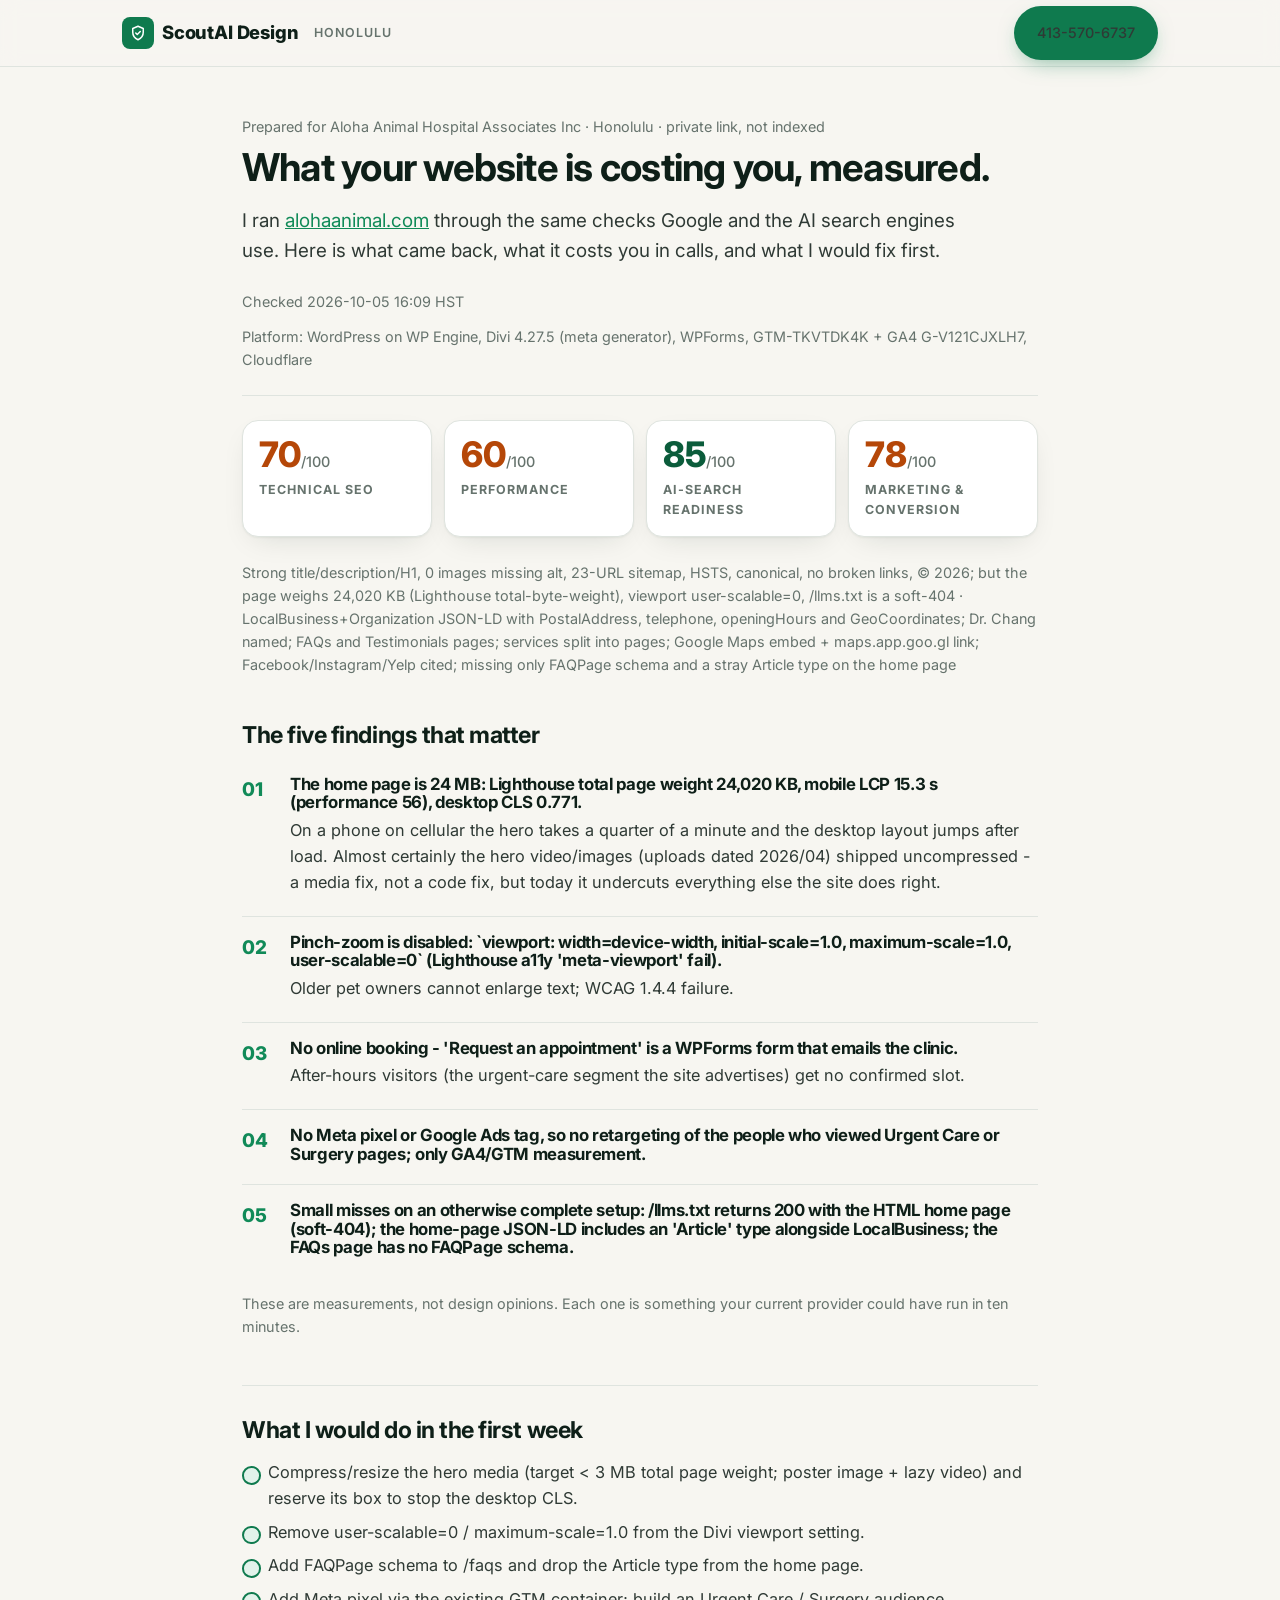
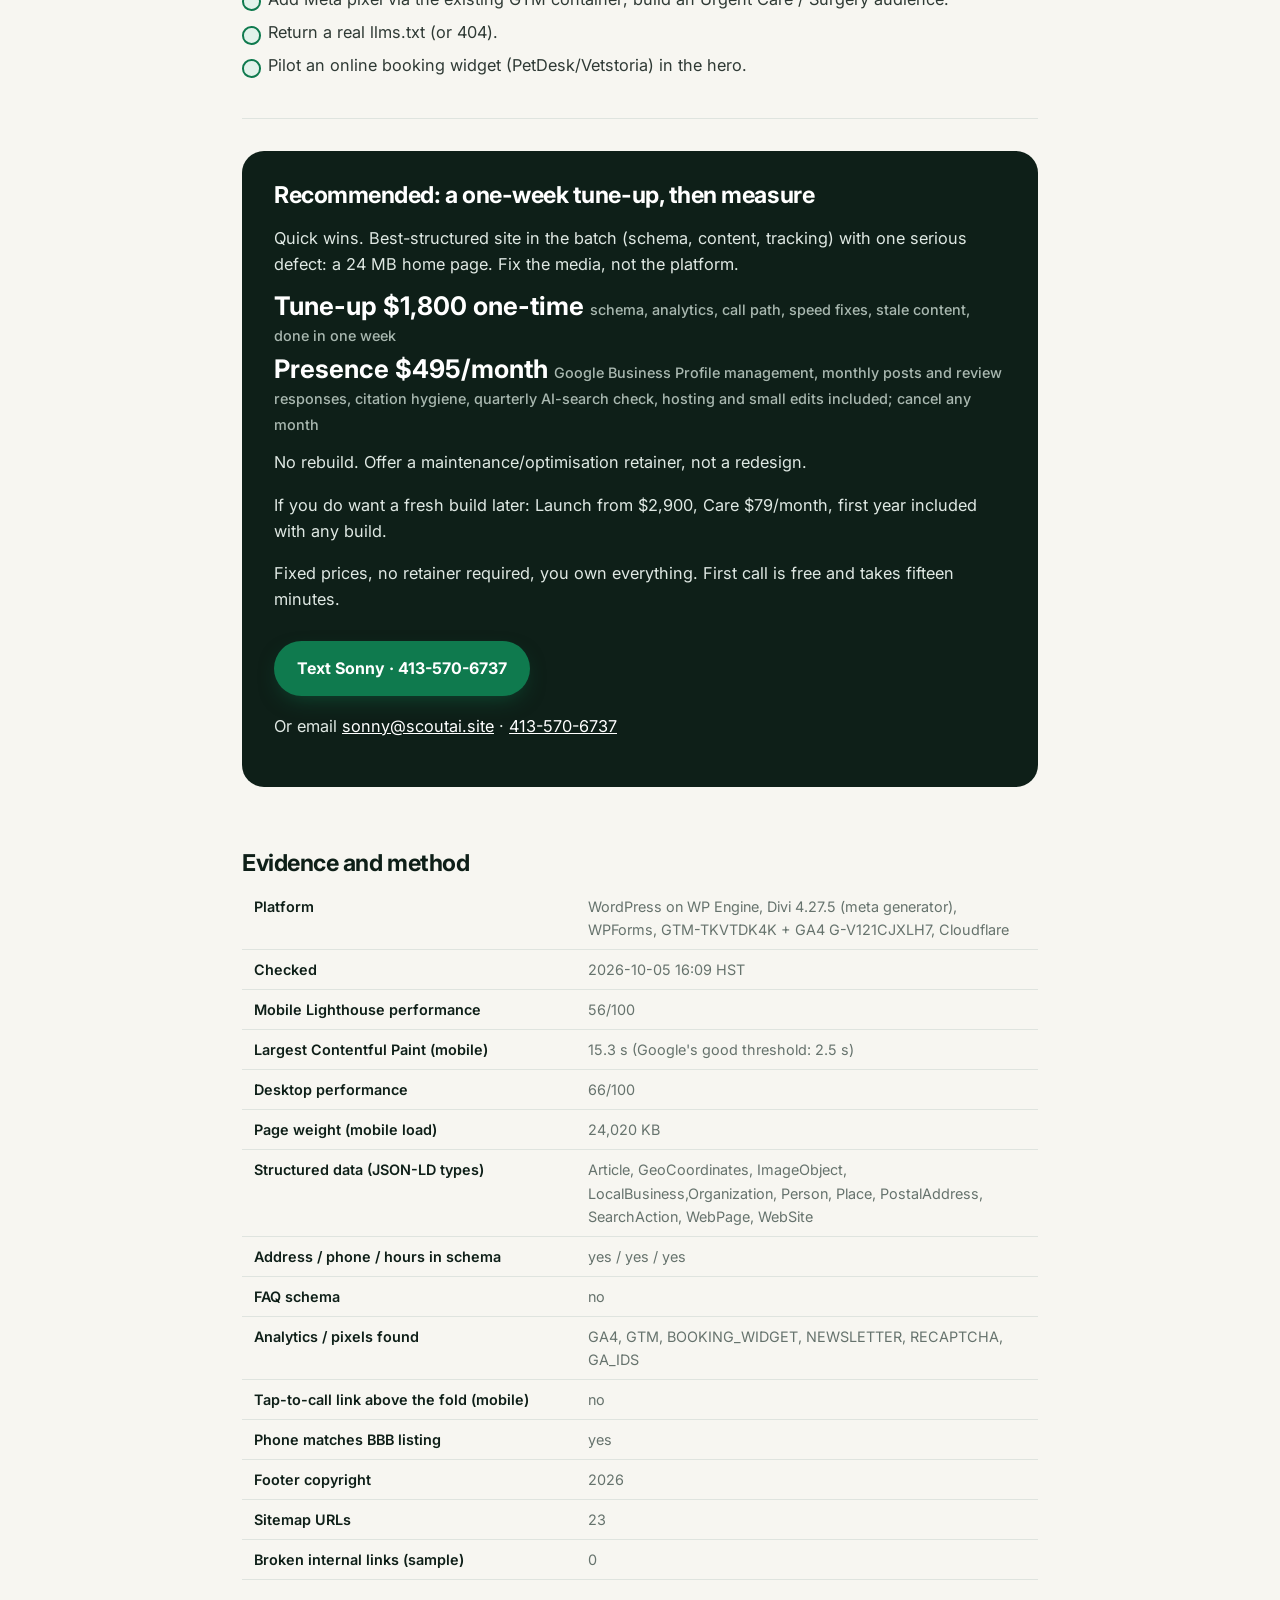
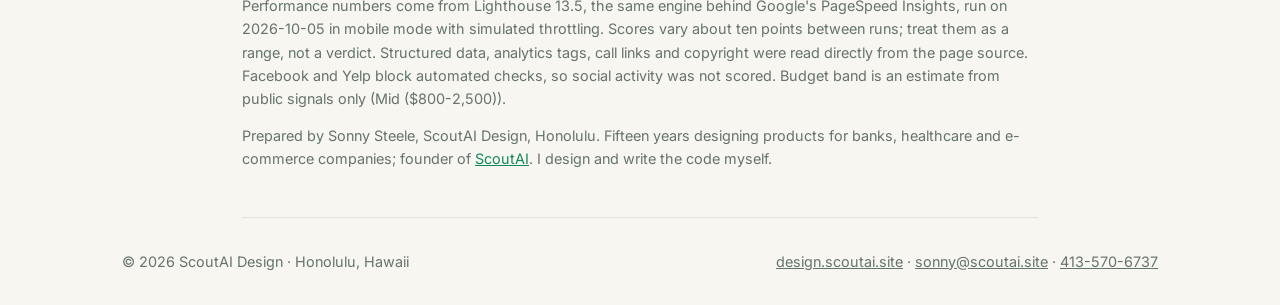
==== audit/aloha-animal-hospital/index.html @ 6fe3b25f "Add website teardown report pages (noindex) and generator Co-Authored-By: Claude Fable 5.1 <noreply@" ====
<!doctype html>
<html lang="en">
<head>
<meta charset="utf-8">
<meta name="viewport" content="width=device-width,initial-scale=1,viewport-fit=cover">
<meta name="robots" content="noindex,nofollow">
<title>Website teardown for Aloha Animal Hospital Associates Inc — ScoutAI Design</title>
<meta name="description" content="A measured review of https://alohaanimal.com/: speed, search, AI-search readiness and conversion, with fixes and prices.">
<link rel="preconnect" href="https://fonts.googleapis.com"><link rel="preconnect" href="https://fonts.gstatic.com" crossorigin>
<link href="https://fonts.googleapis.com/css2?family=Inter:wght@400;500;600;700;800&display=swap" rel="stylesheet">
<link rel="stylesheet" href="/assets/css/tokens.css">
<link rel="stylesheet" href="/assets/css/site.css">
<link rel="stylesheet" href="/assets/css/audit.css">
<link rel="icon" href="data:image/svg+xml,%3Csvg xmlns='http://www.w3.org/2000/svg' viewBox='0 0 32 32'%3E%3Crect width='32' height='32' rx='8' fill='%230f7a4e'/%3E%3Cpath d='M16 7l7 3v6c0 5-3.5 8-7 9-3.5-1-7-4-7-9v-6l7-3z' fill='none' stroke='%23fff' stroke-width='2' stroke-linejoin='round'/%3E%3C/svg%3E">
</head>
<body>
<header class="top"><div class="wrap">
  <a class="brand" href="/" aria-label="ScoutAI Design home"><span class="mark" aria-hidden="true"><svg viewBox="0 0 24 24" fill="none" stroke-width="2" stroke-linecap="round" stroke-linejoin="round"><path d="M12 3l7 3v5c0 5-3.5 8.5-7 10-3.5-1.5-7-5-7-10V6l7-3z"/><path d="M9 12l2 2 4-4"/></svg></span>ScoutAI Design <span class="sub">Honolulu</span></a>
  <nav class="nav" aria-label="Primary"><a class="btn btn--primary" href="tel:+14135706737">413-570-6737</a></nav>
</div></header>
<main class="report">
  <div class="report-head">
    <div class="for">Prepared for Aloha Animal Hospital Associates Inc · Honolulu · private link, not indexed</div>
    <h1>What your website is costing you, measured.</h1>
    <p class="lede">I ran <a href="https://alohaanimal.com/" rel="noopener">alohaanimal.com</a> through the same checks Google and the AI search engines use. Here is what came back, what it costs you in calls, and what I would fix first.</p>
    <div class="meta"><span>Checked 2026-10-05 16:09 HST</span><span>Platform: WordPress on WP Engine, Divi 4.27.5 (meta generator), WPForms, GTM-TKVTDK4K + GA4 G-V121CJXLH7, Cloudflare</span></div>
  </div>

  <div class="scores"><div class="score score--warn"><div class="n">70<small>/100</small></div><div class="l">Technical SEO</div></div><div class="score score--warn"><div class="n">60<small>/100</small></div><div class="l">Performance</div></div><div class="score score--ok"><div class="n">85<small>/100</small></div><div class="l">AI-search readiness</div></div><div class="score score--warn"><div class="n">78<small>/100</small></div><div class="l">Marketing &amp; conversion</div></div></div>
  <p class="note">Strong title/description/H1, 0 images missing alt, 23-URL sitemap, HSTS, canonical, no broken links, © 2026; but the page weighs 24,020 KB (Lighthouse total-byte-weight), viewport user-scalable=0, /llms.txt is a soft-404 · LocalBusiness+Organization JSON-LD with PostalAddress, telephone, openingHours and GeoCoordinates; Dr. Chang named; FAQs and Testimonials pages; services split into pages; Google Maps embed + maps.app.goo.gl link; Facebook/Instagram/Yelp cited; missing only FAQPage schema and a stray Article type on the home page</p>

  <section>
    <h2>The five findings that matter</h2>
    <div class="issue"><div class="num">01</div><div><h3>The home page is 24 MB: Lighthouse total page weight 24,020 KB, mobile LCP 15.3 s (performance 56), desktop CLS 0.771.</h3><p>On a phone on cellular the hero takes a quarter of a minute and the desktop layout jumps after load. Almost certainly the hero video/images (uploads dated 2026/04) shipped uncompressed - a media fix, not a code fix, but today it undercuts everything else the site does right.</p></div></div><div class="issue"><div class="num">02</div><div><h3>Pinch-zoom is disabled: `viewport: width=device-width, initial-scale=1.0, maximum-scale=1.0, user-scalable=0` (Lighthouse a11y &#x27;meta-viewport&#x27; fail).</h3><p>Older pet owners cannot enlarge text; WCAG 1.4.4 failure.</p></div></div><div class="issue"><div class="num">03</div><div><h3>No online booking - &#x27;Request an appointment&#x27; is a WPForms form that emails the clinic.</h3><p>After-hours visitors (the urgent-care segment the site advertises) get no confirmed slot.</p></div></div><div class="issue"><div class="num">04</div><div><h3>No Meta pixel or Google Ads tag, so no retargeting of the people who viewed Urgent Care or Surgery pages; only GA4/GTM measurement.</h3><p></p></div></div><div class="issue"><div class="num">05</div><div><h3>Small misses on an otherwise complete setup: /llms.txt returns 200 with the HTML home page (soft-404); the home-page JSON-LD includes an &#x27;Article&#x27; type alongside LocalBusiness; the FAQs page has no FAQPage schema.</h3><p></p></div></div>
    <p class="note">These are measurements, not design opinions. Each one is something your current provider could have run in ten minutes.</p>
  </section>

  <section>
    <h2>What I would do in the first week</h2>
    <ul class="ticks"><li>Compress/resize the hero media (target &lt; 3 MB total page weight; poster image + lazy video) and reserve its box to stop the desktop CLS.</li><li>Remove user-scalable=0 / maximum-scale=1.0 from the Divi viewport setting.</li><li>Add FAQPage schema to /faqs and drop the Article type from the home page.</li><li>Add Meta pixel via the existing GTM container; build an Urgent Care / Surgery audience.</li><li>Return a real llms.txt (or 404).</li><li>Pilot an online booking widget (PetDesk/Vetstoria) in the hero.</li></ul>
  </section>

  <div class="offer">
    <h2>Recommended: a one-week tune-up, then measure</h2>
    <p>Quick wins. Best-structured site in the batch (schema, content, tracking) with one serious defect: a 24 MB home page. Fix the media, not the platform.</p><p class="price">Tune-up $1,800 one-time <small>schema, analytics, call path, speed fixes, stale content, done in one week</small></p><p class="price">Presence $495/month <small>Google Business Profile management, monthly posts and review responses, citation hygiene, quarterly AI-search check, hosting and small edits included; cancel any month</small></p>
    <p>No rebuild. Offer a maintenance/optimisation retainer, not a redesign.</p><p>If you do want a fresh build later: Launch from $2,900, Care $79/month, first year included with any build.</p>
    <p>Fixed prices, no retainer required, you own everything. First call is free and takes fifteen minutes.</p>
    <a class="btn btn--primary" href="sms:+14135706737?body=Hi%20Sonny%2C%20I%20read%20the%20Aloha%20Animal%20Hospital%20Associates%20Inc%20report.">Text Sonny · 413-570-6737</a>
    <p>Or email <a href="mailto:sonny@scoutai.site">sonny@scoutai.site</a> · <a href="tel:+14135706737">413-570-6737</a></p>
  </div>

  <section class="method">
    <h2>Evidence and method</h2>
    <div style="overflow-x:auto"><table class="ev-table"><tr><th>Platform</th><td>WordPress on WP Engine, Divi 4.27.5 (meta generator), WPForms, GTM-TKVTDK4K + GA4 G-V121CJXLH7, Cloudflare</td></tr><tr><th>Checked</th><td>2026-10-05 16:09 HST</td></tr><tr><th>Mobile Lighthouse performance</th><td>56/100</td></tr><tr><th>Largest Contentful Paint (mobile)</th><td>15.3 s (Google&#x27;s good threshold: 2.5 s)</td></tr><tr><th>Desktop performance</th><td>66/100</td></tr><tr><th>Page weight (mobile load)</th><td>24,020 KB</td></tr><tr><th>Structured data (JSON-LD types)</th><td>Article, GeoCoordinates, ImageObject, LocalBusiness,Organization, Person, Place, PostalAddress, SearchAction, WebPage, WebSite</td></tr><tr><th>Address / phone / hours in schema</th><td>yes / yes / yes</td></tr><tr><th>FAQ schema</th><td>no</td></tr><tr><th>Analytics / pixels found</th><td>GA4, GTM, BOOKING_WIDGET, NEWSLETTER, RECAPTCHA, GA_IDS</td></tr><tr><th>Tap-to-call link above the fold (mobile)</th><td>no</td></tr><tr><th>Phone matches BBB listing</th><td>yes</td></tr><tr><th>Footer copyright</th><td>2026</td></tr><tr><th>Sitemap URLs</th><td>23</td></tr><tr><th>Broken internal links (sample)</th><td>0</td></tr></table></div>
    <p>Performance numbers come from Lighthouse 13.5, the same engine behind Google&#x27;s PageSpeed Insights, run on 2026-10-05 in mobile mode with simulated throttling. Scores vary about ten points between runs; treat them as a range, not a verdict. Structured data, analytics tags, call links and copyright were read directly from the page source. Facebook and Yelp block automated checks, so social activity was not scored. Budget band is an estimate from public signals only (Mid ($800-2,500)).</p>
    <p>Prepared by Sonny Steele, ScoutAI Design, Honolulu. Fifteen years designing products for banks, healthcare and e-commerce companies; founder of <a href="https://scoutai.site/" rel="noopener">ScoutAI</a>. I design and write the code myself.</p>
  </section>
</main>
<footer><div class="wrap"><span>© 2026 ScoutAI Design · Honolulu, Hawaii</span><span><a href="/">design.scoutai.site</a> · <a href="mailto:sonny@scoutai.site">sonny@scoutai.site</a> · <a href="tel:+14135706737">413-570-6737</a></span></div></footer>
</body>
</html>
---- assets/css/tokens.css ----
/* ScoutAI Design — design tokens. Every visual value lives here. */
:root{
  /* Color — matches scoutai.site (green on warm off-white) */
  --c-bg:#f7f6f1;
  --c-surface:#ffffff;
  --c-surface-2:#eef2ee;
  --c-text:#2f3a35;
  --c-text-strong:#0e1f18;
  --c-text-mute:#66736d;
  --c-line:#dfe4df;
  --c-brand:#0f7a4e;
  --c-brand-hot:#118a58;
  --c-brand-deep:#0b5c3b;
  --c-brand-tint:#e2f2ea;
  --c-on-brand:#ffffff;
  --c-accent:#c9a227;

  /* Type */
  --f-body:"Inter",-apple-system,BlinkMacSystemFont,"Segoe UI",Roboto,Helvetica,Arial,sans-serif;
  --f-display:"Inter",-apple-system,BlinkMacSystemFont,"Segoe UI",Roboto,Helvetica,Arial,sans-serif;
  --fs-xs:.78rem;
  --fs-sm:.9rem;
  --fs-base:1.02rem;
  --fs-md:1.18rem;
  --fs-h3:1.25rem;
  --fs-h2:clamp(1.7rem,3.4vw,2.4rem);
  --fs-h1:clamp(2.2rem,5.6vw,3.6rem);
  --fs-price:2rem;
  --lh-body:1.6;
  --lh-tight:1.1;
  --ls-label:.08em;

  /* Space */
  --sp-1:.25rem; --sp-2:.5rem; --sp-3:.75rem; --sp-4:1rem; --sp-5:1.5rem; --sp-6:2rem; --sp-7:3rem; --sp-8:4rem;
  --sp-gutter:clamp(1rem,4vw,2rem);
  --sp-section:clamp(3rem,8vw,5.5rem);
  --container:1100px;

  /* Shape + depth */
  --r-sm:10px; --r-md:16px; --r-lg:22px; --r-pill:999px;
  --sh-card:0 1px 2px rgba(14,31,24,.05),0 10px 30px -12px rgba(14,31,24,.15);
  --sh-brand:0 8px 22px -8px rgba(15,122,78,.55);
  --t-fast:.18s ease;
  --z-header:50; --z-callbar:60; --z-skip:100;
}
---- assets/css/site.css ----
/* ScoutAI Design — components. All values come from tokens.css. */

/* Base */
*{box-sizing:border-box}
html{scroll-behavior:smooth;-webkit-text-size-adjust:100%}
body{margin:0;background:var(--c-bg);color:var(--c-text);font-family:var(--f-body);font-size:var(--fs-base);line-height:var(--lh-body)}
a{color:var(--c-brand-hot)}
a:hover{color:var(--c-brand-deep)}
img{max-width:100%;height:auto;display:block}
.skip{position:absolute;left:-999px;top:0;background:var(--c-brand);color:var(--c-on-brand);padding:var(--sp-2) var(--sp-3);z-index:var(--z-skip)}
.skip:focus{left:var(--sp-2);top:var(--sp-2)}

/* Layout */
.wrap{max-width:var(--container);margin:0 auto;padding:0 var(--sp-gutter)}
section{padding:var(--sp-section) 0}
.section--tint{background:var(--c-surface-2)}
.grid{display:grid;gap:var(--sp-5);grid-template-columns:repeat(auto-fit,minmax(250px,1fr))}
.grid--2{grid-template-columns:repeat(auto-fit,minmax(300px,1fr))}
.split{display:grid;grid-template-columns:1.1fr .9fr;gap:var(--sp-7);align-items:center}
@media (max-width:860px){.split{grid-template-columns:1fr}}

/* Type */
h1,h2,h3{font-family:var(--f-display);font-weight:700;letter-spacing:-.02em;line-height:var(--lh-tight);color:var(--c-text-strong);margin:0 0 .45em}
h1{font-size:var(--fs-h1)}
h2{font-size:var(--fs-h2)}
h3{font-size:var(--fs-h3)}
.accent{color:var(--c-brand-hot)}
.kicker{display:inline-flex;align-items:center;gap:.5em;font-size:var(--fs-xs);font-weight:700;letter-spacing:var(--ls-label);text-transform:uppercase;color:var(--c-brand-hot);margin-bottom:var(--sp-3)}
.kicker::before{content:"";width:22px;height:2px;background:var(--c-brand-hot)}
.lede{font-size:var(--fs-md);max-width:60ch;margin:0 0 var(--sp-5)}
.note{font-size:var(--fs-sm);color:var(--c-text-mute)}
.price{font-family:var(--f-display);font-weight:700;font-size:var(--fs-price);line-height:1;color:var(--c-text-strong)}
.price small{font-size:var(--fs-sm);font-weight:500;color:var(--c-text-mute)}
ul.ticks{list-style:none;padding:0;margin:var(--sp-4) 0 0}
ul.ticks li{position:relative;padding-left:1.6em;margin:.45em 0}
ul.ticks li::before{content:"";position:absolute;left:0;top:.42em;width:.9em;height:.9em;border-radius:50%;background:var(--c-brand-tint);border:2px solid var(--c-brand)}

/* Buttons */
.btn{display:inline-flex;align-items:center;justify-content:center;gap:.5em;font-weight:700;font-size:1rem;padding:14px 22px;border-radius:var(--r-pill);text-decoration:none;border:1px solid transparent;cursor:pointer;white-space:nowrap;transition:transform var(--t-fast),box-shadow var(--t-fast),background var(--t-fast)}
.btn svg{width:18px;height:18px;flex:none}
.btn--primary{background:var(--c-brand);color:var(--c-on-brand);box-shadow:var(--sh-brand)}
.btn--primary:hover{background:var(--c-brand-deep);color:var(--c-on-brand);transform:translateY(-1px)}
.btn--ghost{background:var(--c-surface);border-color:var(--c-line);color:var(--c-text-strong)}
.btn--ghost:hover{border-color:var(--c-brand);color:var(--c-brand-deep)}
.btn--block{width:100%}
.btn:focus-visible{outline:2px solid var(--c-brand-hot);outline-offset:2px}
.btn-row{display:flex;flex-wrap:wrap;gap:var(--sp-3)}

/* Header */
.top{position:sticky;top:0;z-index:var(--z-header);background:rgba(247,246,241,.9);backdrop-filter:blur(10px);border-bottom:1px solid var(--c-line)}
.top .wrap{display:flex;align-items:center;gap:var(--sp-5);min-height:66px}
.brand{display:flex;align-items:center;gap:var(--sp-2);text-decoration:none;color:var(--c-text-strong);font-weight:800;font-size:1.15rem;letter-spacing:-.01em}
.brand .mark{width:32px;height:32px;border-radius:8px;background:var(--c-brand);display:grid;place-items:center;flex:none}
.brand .mark svg{width:18px;height:18px;stroke:var(--c-on-brand)}
.brand .sub{font-size:var(--fs-xs);font-weight:600;letter-spacing:var(--ls-label);text-transform:uppercase;color:var(--c-text-mute);margin-left:var(--sp-2)}
.nav{margin-left:auto;display:flex;gap:var(--sp-5);align-items:center}
.nav a{text-decoration:none;color:var(--c-text);font-weight:500;font-size:var(--fs-sm)}
.nav a:hover{color:var(--c-brand-deep)}
@media (max-width:760px){.nav a:not(.btn){display:none}.brand .sub{display:none}}

/* Hero */
.hero{padding-top:clamp(2.5rem,7vw,5rem)}
.hero .pill{display:inline-flex;align-items:center;gap:.5em;background:var(--c-surface);border:1px solid var(--c-line);border-radius:var(--r-pill);padding:6px 14px;font-size:var(--fs-sm);margin-bottom:var(--sp-5)}
.hero .pill::before{content:"";width:8px;height:8px;border-radius:50%;background:var(--c-brand-hot)}
.hero h1{max-width:16ch}
.hero-card{background:var(--c-surface);border:1px solid var(--c-line);border-radius:var(--r-lg);padding:var(--sp-5);box-shadow:var(--sh-card)}
.hero-card .row{display:flex;justify-content:space-between;gap:var(--sp-3);padding:var(--sp-3) 0;border-bottom:1px solid var(--c-line)}
.hero-card .row:last-child{border-bottom:0}
.hero-card .row b{color:var(--c-text-strong)}

/* Trust strip */
.strip{display:flex;flex-wrap:wrap;gap:var(--sp-3) var(--sp-6);padding:var(--sp-4) 0;border-top:1px solid var(--c-line);border-bottom:1px solid var(--c-line);font-size:var(--fs-sm);color:var(--c-text-mute)}
.strip span{display:inline-flex;align-items:center;gap:.5em}
.strip svg{width:16px;height:16px;stroke:var(--c-brand)}

/* Cards */
.card{background:var(--c-surface);border:1px solid var(--c-line);border-radius:var(--r-md);padding:var(--sp-5);box-shadow:var(--sh-card);display:flex;flex-direction:column}
.card .icon{width:40px;height:40px;border-radius:10px;background:var(--c-brand-tint);display:grid;place-items:center;margin-bottom:var(--sp-4)}
.card .icon svg{width:20px;height:20px;stroke:var(--c-brand)}
.card .price{margin:var(--sp-4) 0 var(--sp-2)}
.card .fill{flex:1}
.card--feature{border-color:var(--c-brand);box-shadow:0 0 0 3px var(--c-brand-tint),var(--sh-card)}
.tag{display:inline-block;align-self:flex-start;font-size:var(--fs-xs);font-weight:700;letter-spacing:var(--ls-label);text-transform:uppercase;color:var(--c-brand-deep);background:var(--c-brand-tint);border-radius:var(--r-pill);padding:4px 10px;margin-bottom:var(--sp-3)}

/* Work */
.work{display:grid;gap:var(--sp-5);grid-template-columns:repeat(auto-fit,minmax(280px,1fr))}
.work a{display:block;text-decoration:none;color:inherit;background:var(--c-surface);border:1px solid var(--c-line);border-radius:var(--r-md);overflow:hidden;box-shadow:var(--sh-card);transition:transform var(--t-fast)}
.work a:hover{transform:translateY(-3px)}
.work figure{margin:0}
.work img{aspect-ratio:1000/515;object-fit:cover;object-position:top;border-bottom:1px solid var(--c-line)}
.work figcaption{padding:var(--sp-4) var(--sp-5)}
.work figcaption b{display:block;color:var(--c-text-strong);margin-bottom:var(--sp-1)}
.work figcaption span{font-size:var(--fs-sm);color:var(--c-text-mute)}

/* Steps */
.steps{counter-reset:step;display:grid;gap:var(--sp-5);grid-template-columns:repeat(auto-fit,minmax(220px,1fr))}
.steps div{position:relative;padding-top:var(--sp-6)}
.steps div::before{counter-increment:step;content:counter(step,decimal-leading-zero);position:absolute;top:0;left:0;font-weight:800;color:var(--c-brand-hot);font-size:var(--fs-md)}
.steps h3{margin-bottom:var(--sp-2)}

/* FAQ */
details{border-bottom:1px solid var(--c-line);padding:var(--sp-4) 0}
summary{cursor:pointer;font-weight:600;color:var(--c-text-strong);list-style:none;display:flex;justify-content:space-between;gap:var(--sp-4)}
summary::-webkit-details-marker{display:none}
summary::after{content:"+";color:var(--c-brand-hot);font-weight:700}
details[open] summary::after{content:"–"}
details p{margin:var(--sp-3) 0 0;max-width:70ch}

/* Contact */
.contact{background:var(--c-text-strong);color:#dfe8e3;border-radius:var(--r-lg);padding:clamp(1.5rem,5vw,3rem)}
.contact h2{color:#fff}
.contact a{color:#fff}
.contact .btn--primary{box-shadow:none}
.contact .ways{display:grid;gap:var(--sp-3);grid-template-columns:repeat(auto-fit,minmax(200px,1fr));margin-top:var(--sp-5)}
.contact .ways a{display:flex;align-items:center;gap:var(--sp-3);background:rgba(255,255,255,.06);border:1px solid rgba(255,255,255,.12);border-radius:var(--r-md);padding:var(--sp-4);text-decoration:none;font-weight:600}
.contact .ways a:hover{background:rgba(255,255,255,.12)}
.contact .ways svg{width:20px;height:20px;stroke:#fff;flex:none}
.contact .ways small{display:block;font-weight:400;color:#a9b8b0;font-size:var(--fs-xs)}

/* Footer */
footer{padding:var(--sp-6) 0 calc(var(--sp-6) + 64px);font-size:var(--fs-sm);color:var(--c-text-mute)}
footer .wrap{display:flex;flex-wrap:wrap;gap:var(--sp-4);justify-content:space-between}
footer a{color:var(--c-text-mute)}
@media (min-width:761px){footer{padding-bottom:var(--sp-6)}}

/* Mobile call bar */
.callbar{position:fixed;left:0;right:0;bottom:0;z-index:var(--z-callbar);display:grid;grid-template-columns:1fr 1fr;gap:1px;background:var(--c-line);border-top:1px solid var(--c-line);padding-bottom:env(safe-area-inset-bottom,0px)}
.callbar a{display:flex;align-items:center;justify-content:center;gap:.5em;padding:14px;background:var(--c-brand);color:var(--c-on-brand);font-weight:700;text-decoration:none}
.callbar a:last-child{background:var(--c-surface);color:var(--c-text-strong)}
.callbar svg{width:18px;height:18px}
@media (min-width:761px){.callbar{display:none}}

/* Motion */
@media (prefers-reduced-motion:reduce){*{transition:none!important;scroll-behavior:auto!important}}
---- assets/css/audit.css ----
/* ScoutAI Design — website teardown report pages. Values from tokens.css. Staged here until the repo is re-pinned. */
.report{max-width:860px;margin:0 auto;padding:0 var(--sp-gutter)}
.report-head{padding:var(--sp-7) 0 var(--sp-5);border-bottom:1px solid var(--c-line)}
.report-head .for{font-size:var(--fs-sm);color:var(--c-text-mute);margin-bottom:var(--sp-2)}
.report-head h1{font-size:var(--fs-h2);max-width:none}
.report-head .meta{display:flex;flex-wrap:wrap;gap:var(--sp-3) var(--sp-5);font-size:var(--fs-sm);color:var(--c-text-mute);margin-top:var(--sp-3)}
.scores{display:grid;grid-template-columns:repeat(auto-fit,minmax(150px,1fr));gap:var(--sp-3);margin:var(--sp-5) 0}
.score{background:var(--c-surface);border:1px solid var(--c-line);border-radius:var(--r-md);padding:var(--sp-4);box-shadow:var(--sh-card)}
.score .n{font-size:2.2rem;font-weight:800;line-height:1;color:var(--c-text-strong)}
.score .n small{font-size:var(--fs-sm);font-weight:500;color:var(--c-text-mute)}
.score .l{font-size:var(--fs-xs);font-weight:700;letter-spacing:var(--ls-label);text-transform:uppercase;color:var(--c-text-mute);margin-top:var(--sp-2)}
.score--bad .n{color:#b42318}
.score--warn .n{color:#b54708}
.score--ok .n{color:var(--c-brand-deep)}
.report section{padding:var(--sp-6) 0;border-bottom:1px solid var(--c-line)}
.report h2{font-size:1.45rem}
.issue{display:grid;grid-template-columns:36px 1fr;gap:var(--sp-3);padding:var(--sp-4) 0;border-top:1px solid var(--c-line)}
.issue:first-of-type{border-top:0}
.issue .num{font-weight:800;color:var(--c-brand-hot);font-size:var(--fs-md)}
.issue h3{font-size:1.05rem;margin:0 0 .3em}
.issue p{margin:.3em 0}
.issue .ev{font-family:ui-monospace,SFMono-Regular,Menlo,monospace;font-size:var(--fs-xs);background:var(--c-surface-2);border-radius:var(--r-sm);padding:var(--sp-2) var(--sp-3);color:var(--c-text);overflow-x:auto;white-space:pre-wrap}
.issue .cost{font-size:var(--fs-sm);color:#b42318;font-weight:600}
.plan{display:grid;grid-template-columns:repeat(auto-fit,minmax(240px,1fr));gap:var(--sp-4)}
.plan .card h3{margin-bottom:var(--sp-2)}
.plan ul{padding-left:1.1em;margin:0}
.plan li{margin:.35em 0}
.offer{background:var(--c-text-strong);color:#dfe8e3;border-radius:var(--r-lg);padding:var(--sp-6);margin:var(--sp-6) 0}
.offer h2{color:#fff}
.offer .price{color:#fff;font-size:1.6rem;margin:var(--sp-3) 0}
.offer .price small{color:#a9b8b0}
.offer a.btn{margin-top:var(--sp-3)}
.offer a:not(.btn){color:#fff}
.method{font-size:var(--fs-sm);color:var(--c-text-mute)}
.method ul{padding-left:1.1em}
@media (max-width:600px){.issue{grid-template-columns:1fr}.issue .num{display:none}}
.ev-table{width:100%;border-collapse:collapse;font-size:var(--fs-sm)}
.ev-table th,.ev-table td{text-align:left;padding:var(--sp-2) var(--sp-3);border-bottom:1px solid var(--c-line);vertical-align:top}
.ev-table th{font-weight:600;color:var(--c-text-strong);width:42%}
.report code{font-family:ui-monospace,SFMono-Regular,Menlo,monospace;font-size:.9em;background:var(--c-surface-2);padding:0 .3em;border-radius:4px}
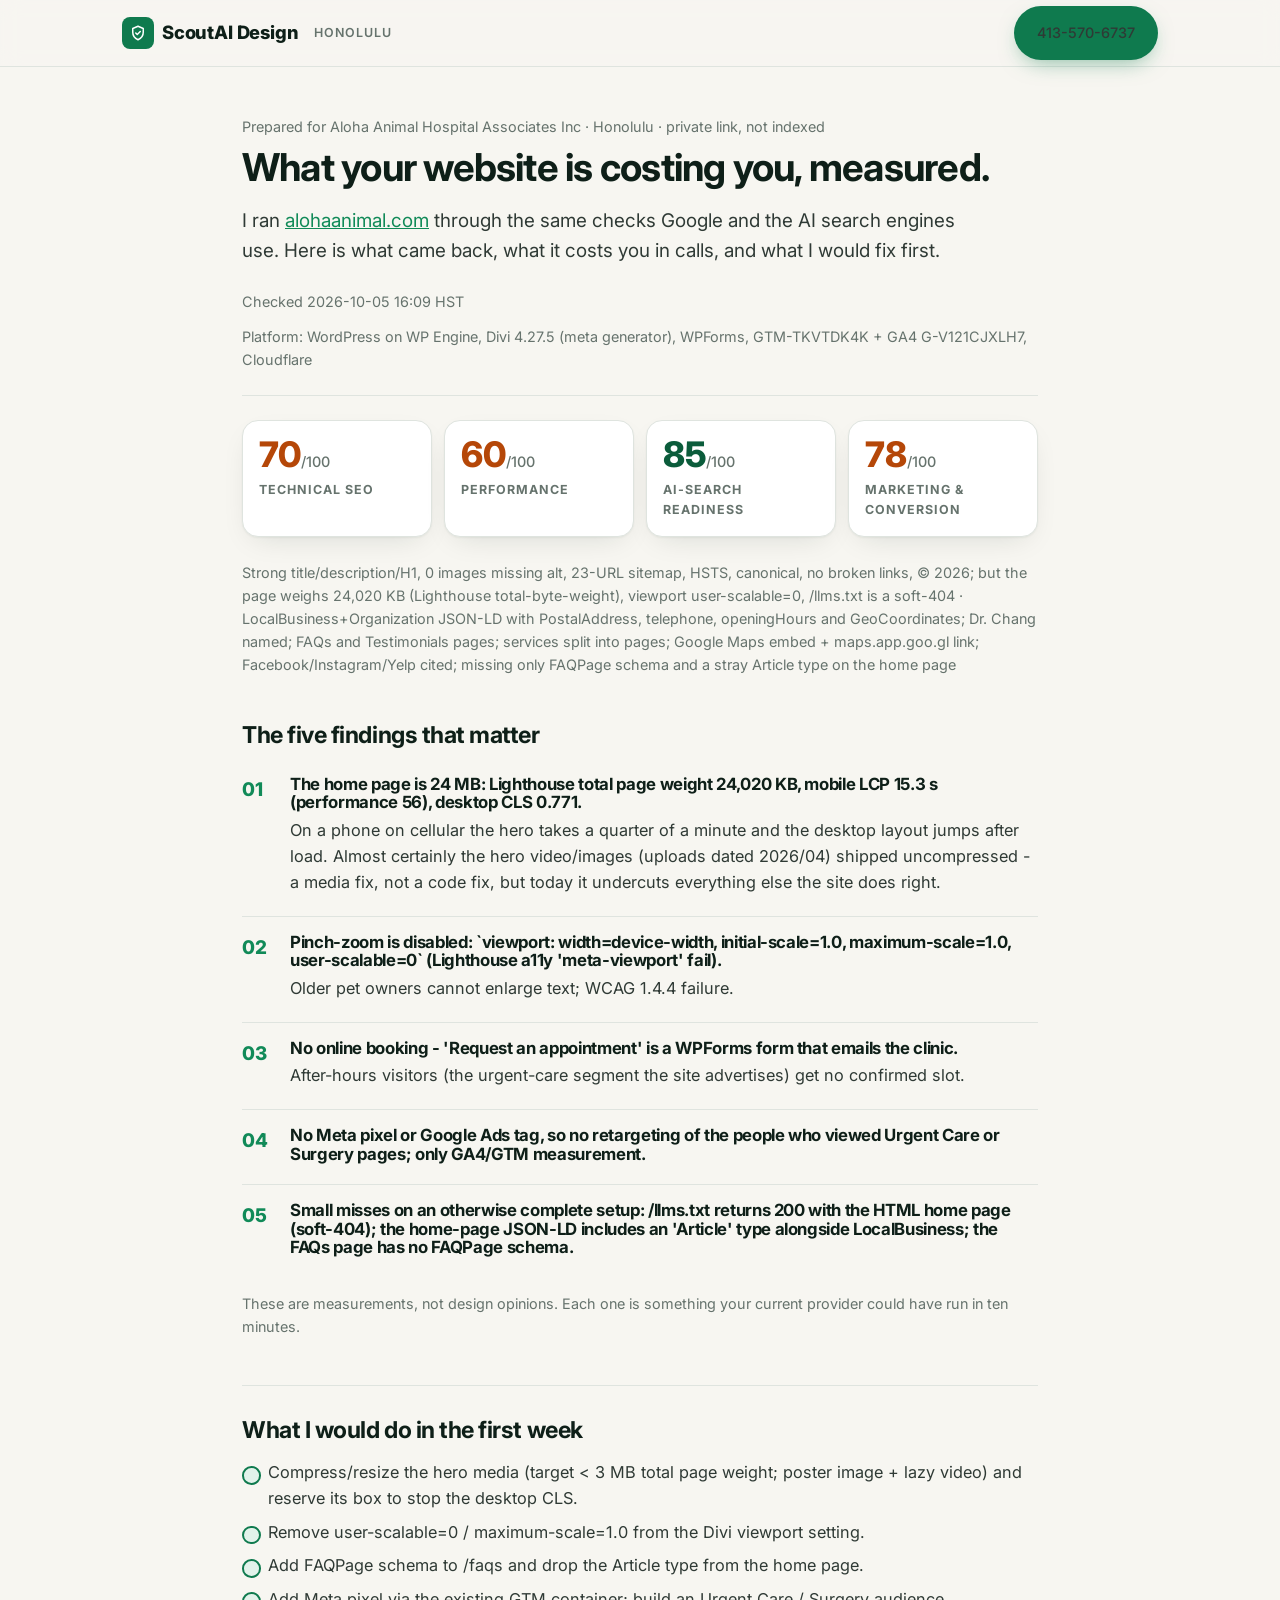
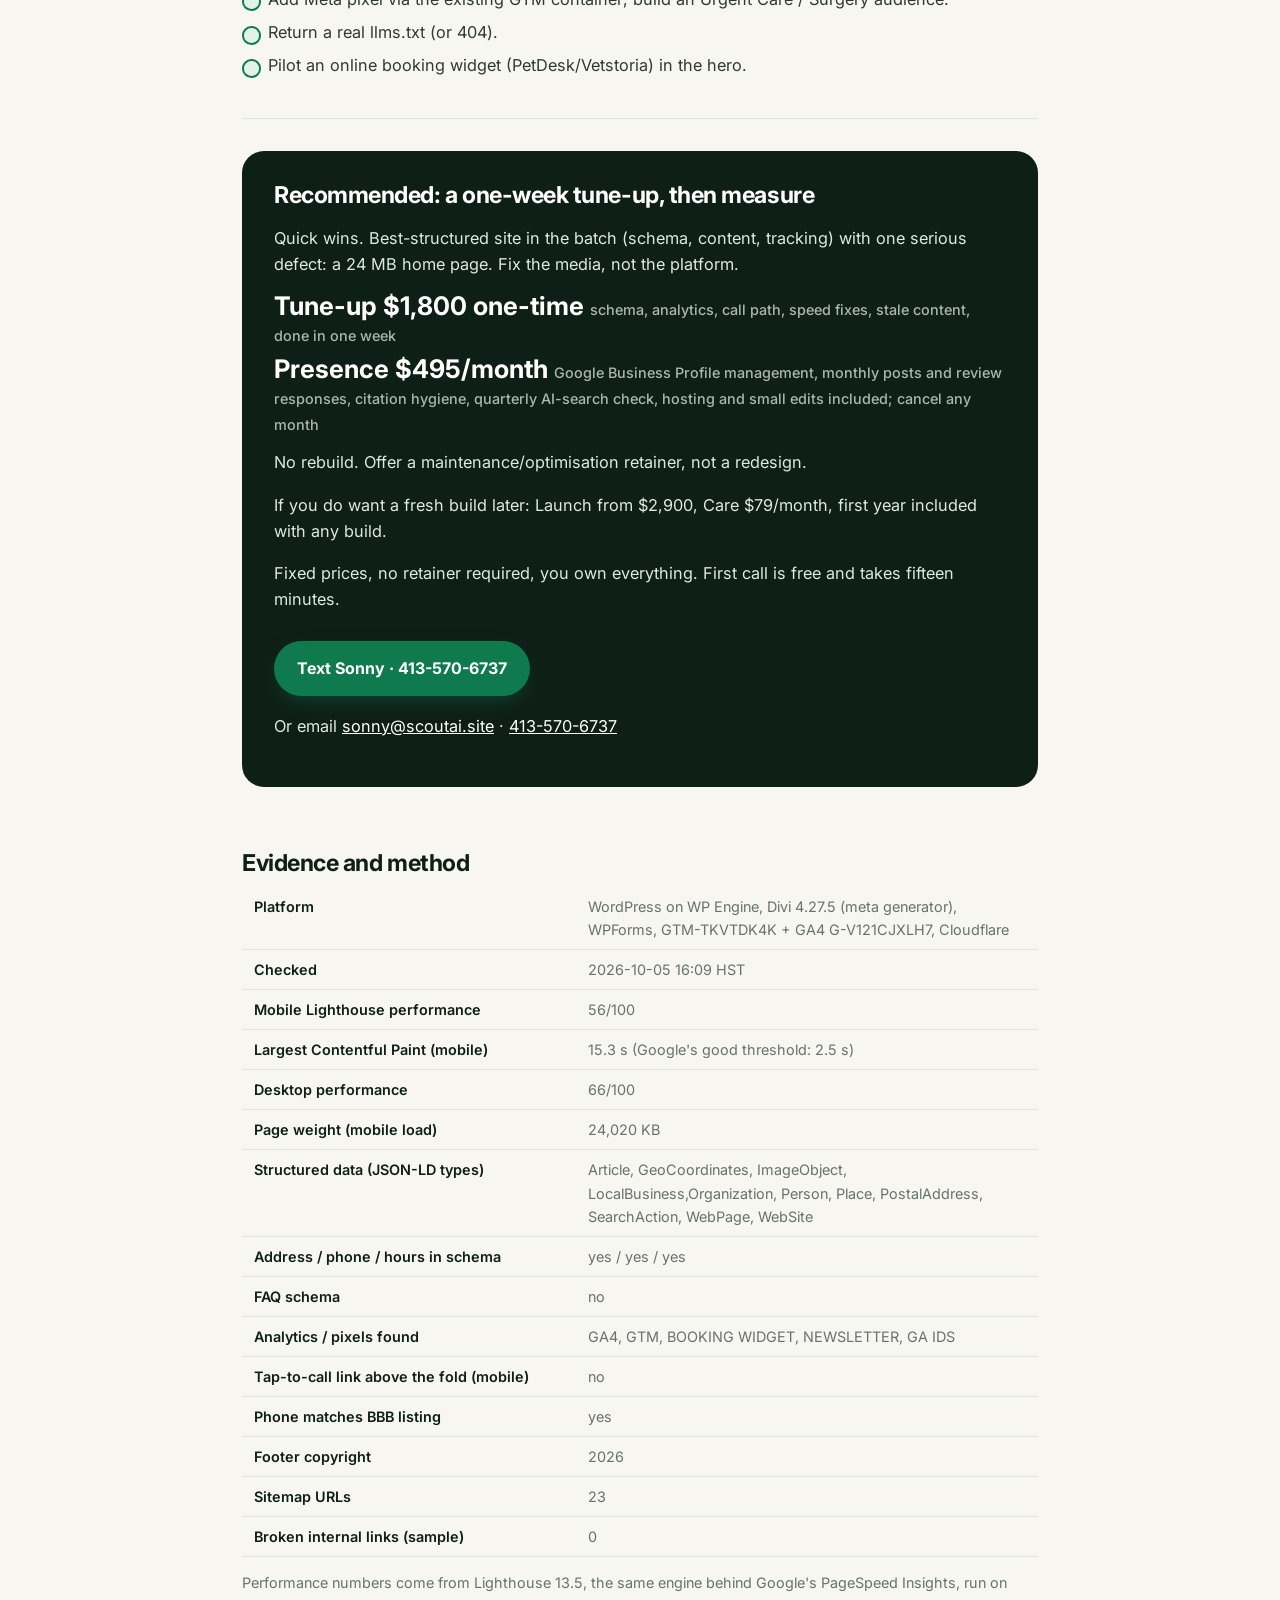
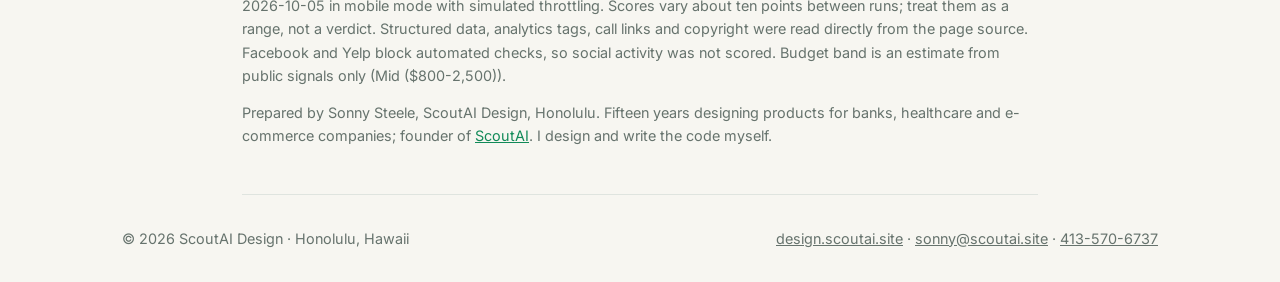
==== commit d9dd30e8: "Report pages: hide captcha from analytics row, drop empty paragraphs Co-Authored-By: Claude Fable 5." ====
--- a/audit/aloha-animal-hospital/index.html
+++ b/audit/aloha-animal-hospital/index.html
@@ -31,7 +31,7 @@
 
   <section>
     <h2>The five findings that matter</h2>
-    <div class="issue"><div class="num">01</div><div><h3>The home page is 24 MB: Lighthouse total page weight 24,020 KB, mobile LCP 15.3 s (performance 56), desktop CLS 0.771.</h3><p>On a phone on cellular the hero takes a quarter of a minute and the desktop layout jumps after load. Almost certainly the hero video/images (uploads dated 2026/04) shipped uncompressed - a media fix, not a code fix, but today it undercuts everything else the site does right.</p></div></div><div class="issue"><div class="num">02</div><div><h3>Pinch-zoom is disabled: `viewport: width=device-width, initial-scale=1.0, maximum-scale=1.0, user-scalable=0` (Lighthouse a11y &#x27;meta-viewport&#x27; fail).</h3><p>Older pet owners cannot enlarge text; WCAG 1.4.4 failure.</p></div></div><div class="issue"><div class="num">03</div><div><h3>No online booking - &#x27;Request an appointment&#x27; is a WPForms form that emails the clinic.</h3><p>After-hours visitors (the urgent-care segment the site advertises) get no confirmed slot.</p></div></div><div class="issue"><div class="num">04</div><div><h3>No Meta pixel or Google Ads tag, so no retargeting of the people who viewed Urgent Care or Surgery pages; only GA4/GTM measurement.</h3><p></p></div></div><div class="issue"><div class="num">05</div><div><h3>Small misses on an otherwise complete setup: /llms.txt returns 200 with the HTML home page (soft-404); the home-page JSON-LD includes an &#x27;Article&#x27; type alongside LocalBusiness; the FAQs page has no FAQPage schema.</h3><p></p></div></div>
+    <div class="issue"><div class="num">01</div><div><h3>The home page is 24 MB: Lighthouse total page weight 24,020 KB, mobile LCP 15.3 s (performance 56), desktop CLS 0.771.</h3><p>On a phone on cellular the hero takes a quarter of a minute and the desktop layout jumps after load. Almost certainly the hero video/images (uploads dated 2026/04) shipped uncompressed - a media fix, not a code fix, but today it undercuts everything else the site does right.</p></div></div><div class="issue"><div class="num">02</div><div><h3>Pinch-zoom is disabled: `viewport: width=device-width, initial-scale=1.0, maximum-scale=1.0, user-scalable=0` (Lighthouse a11y &#x27;meta-viewport&#x27; fail).</h3><p>Older pet owners cannot enlarge text; WCAG 1.4.4 failure.</p></div></div><div class="issue"><div class="num">03</div><div><h3>No online booking - &#x27;Request an appointment&#x27; is a WPForms form that emails the clinic.</h3><p>After-hours visitors (the urgent-care segment the site advertises) get no confirmed slot.</p></div></div><div class="issue"><div class="num">04</div><div><h3>No Meta pixel or Google Ads tag, so no retargeting of the people who viewed Urgent Care or Surgery pages; only GA4/GTM measurement.</h3></div></div><div class="issue"><div class="num">05</div><div><h3>Small misses on an otherwise complete setup: /llms.txt returns 200 with the HTML home page (soft-404); the home-page JSON-LD includes an &#x27;Article&#x27; type alongside LocalBusiness; the FAQs page has no FAQPage schema.</h3></div></div>
     <p class="note">These are measurements, not design opinions. Each one is something your current provider could have run in ten minutes.</p>
   </section>
 
@@ -51,7 +51,7 @@
 
   <section class="method">
     <h2>Evidence and method</h2>
-    <div style="overflow-x:auto"><table class="ev-table"><tr><th>Platform</th><td>WordPress on WP Engine, Divi 4.27.5 (meta generator), WPForms, GTM-TKVTDK4K + GA4 G-V121CJXLH7, Cloudflare</td></tr><tr><th>Checked</th><td>2026-10-05 16:09 HST</td></tr><tr><th>Mobile Lighthouse performance</th><td>56/100</td></tr><tr><th>Largest Contentful Paint (mobile)</th><td>15.3 s (Google&#x27;s good threshold: 2.5 s)</td></tr><tr><th>Desktop performance</th><td>66/100</td></tr><tr><th>Page weight (mobile load)</th><td>24,020 KB</td></tr><tr><th>Structured data (JSON-LD types)</th><td>Article, GeoCoordinates, ImageObject, LocalBusiness,Organization, Person, Place, PostalAddress, SearchAction, WebPage, WebSite</td></tr><tr><th>Address / phone / hours in schema</th><td>yes / yes / yes</td></tr><tr><th>FAQ schema</th><td>no</td></tr><tr><th>Analytics / pixels found</th><td>GA4, GTM, BOOKING_WIDGET, NEWSLETTER, RECAPTCHA, GA_IDS</td></tr><tr><th>Tap-to-call link above the fold (mobile)</th><td>no</td></tr><tr><th>Phone matches BBB listing</th><td>yes</td></tr><tr><th>Footer copyright</th><td>2026</td></tr><tr><th>Sitemap URLs</th><td>23</td></tr><tr><th>Broken internal links (sample)</th><td>0</td></tr></table></div>
+    <div style="overflow-x:auto"><table class="ev-table"><tr><th>Platform</th><td>WordPress on WP Engine, Divi 4.27.5 (meta generator), WPForms, GTM-TKVTDK4K + GA4 G-V121CJXLH7, Cloudflare</td></tr><tr><th>Checked</th><td>2026-10-05 16:09 HST</td></tr><tr><th>Mobile Lighthouse performance</th><td>56/100</td></tr><tr><th>Largest Contentful Paint (mobile)</th><td>15.3 s (Google&#x27;s good threshold: 2.5 s)</td></tr><tr><th>Desktop performance</th><td>66/100</td></tr><tr><th>Page weight (mobile load)</th><td>24,020 KB</td></tr><tr><th>Structured data (JSON-LD types)</th><td>Article, GeoCoordinates, ImageObject, LocalBusiness,Organization, Person, Place, PostalAddress, SearchAction, WebPage, WebSite</td></tr><tr><th>Address / phone / hours in schema</th><td>yes / yes / yes</td></tr><tr><th>FAQ schema</th><td>no</td></tr><tr><th>Analytics / pixels found</th><td>GA4, GTM, BOOKING WIDGET, NEWSLETTER, GA IDS</td></tr><tr><th>Tap-to-call link above the fold (mobile)</th><td>no</td></tr><tr><th>Phone matches BBB listing</th><td>yes</td></tr><tr><th>Footer copyright</th><td>2026</td></tr><tr><th>Sitemap URLs</th><td>23</td></tr><tr><th>Broken internal links (sample)</th><td>0</td></tr></table></div>
     <p>Performance numbers come from Lighthouse 13.5, the same engine behind Google&#x27;s PageSpeed Insights, run on 2026-10-05 in mobile mode with simulated throttling. Scores vary about ten points between runs; treat them as a range, not a verdict. Structured data, analytics tags, call links and copyright were read directly from the page source. Facebook and Yelp block automated checks, so social activity was not scored. Budget band is an estimate from public signals only (Mid ($800-2,500)).</p>
     <p>Prepared by Sonny Steele, ScoutAI Design, Honolulu. Fifteen years designing products for banks, healthcare and e-commerce companies; founder of <a href="https://scoutai.site/" rel="noopener">ScoutAI</a>. I design and write the code myself.</p>
   </section>
